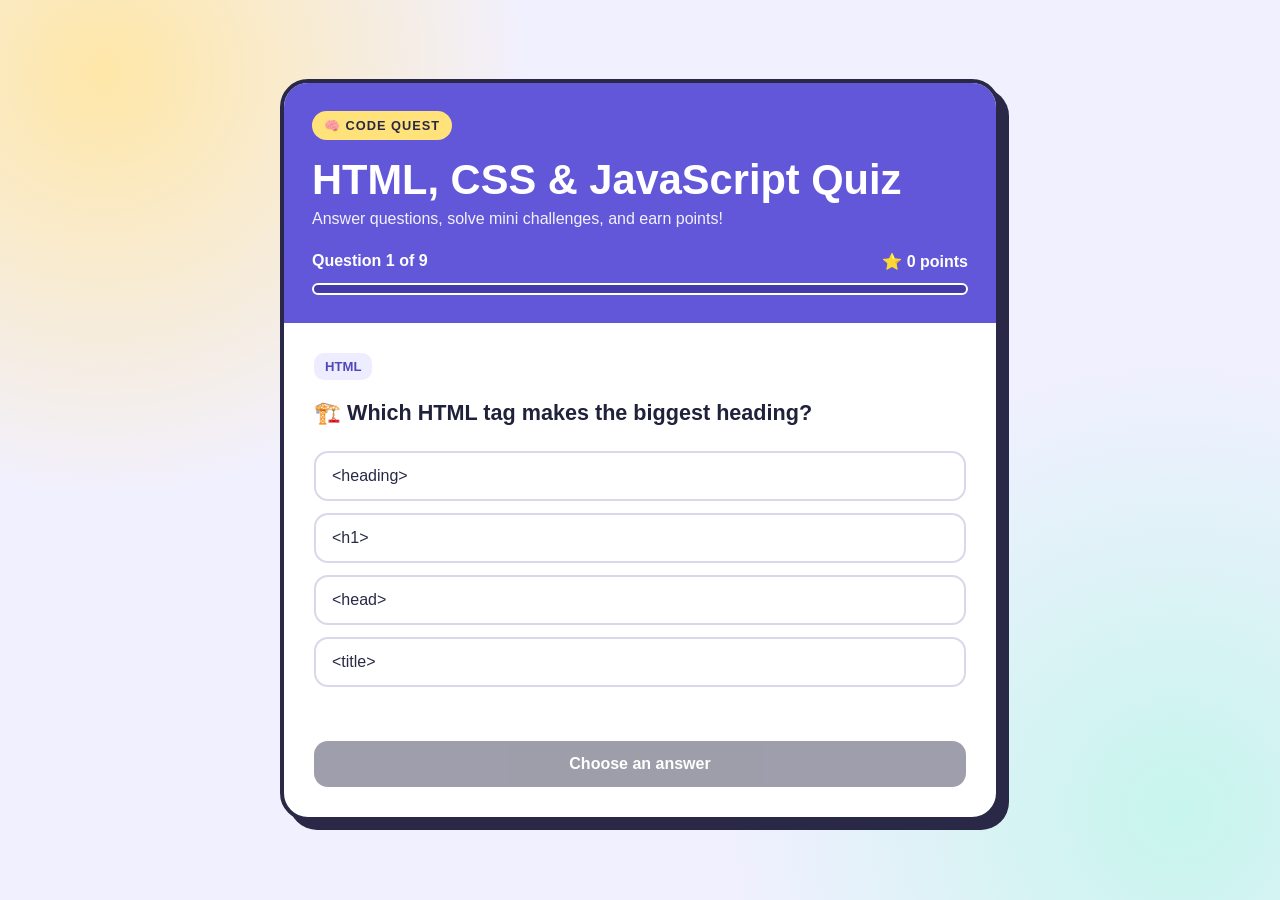
==== quiz.html @ fffa694f "Rename index.html to quiz.html" ====
<!DOCTYPE html>
<html lang="en">
<head>
  <meta charset="UTF-8">
  <meta name="viewport" content="width=device-width, initial-scale=1.0">
  <title>Code Quest | HTML, CSS & JavaScript</title>
  <style>
    * { box-sizing: border-box; }
    :root { color-scheme: light; }
    body {
      margin: 0; min-height: 100vh; padding: 24px; display: grid; place-items: center;
      font-family: "Trebuchet MS", Arial, sans-serif; color: #20213a;
      background: radial-gradient(circle at 8% 8%, #ffe7a8, transparent 30%),
                  radial-gradient(circle at 92% 90%, #c7f5ed, transparent 32%), #f1f0ff;
    }
    button, input { font: inherit; }
    .quiz { width: min(100%, 720px); overflow: hidden; border: 4px solid #292947;
      border-radius: 28px; background: #fff; box-shadow: 9px 9px 0 #292947; }
    header { padding: 28px; color: #fff; background: #6257d9; }
    .badge { display: inline-block; padding: 7px 12px; border-radius: 999px; color: #292947;
      background: #ffe27a; font-size: .8rem; font-weight: 900; letter-spacing: 1px; }
    h1 { margin: 16px 0 6px; font-size: clamp(1.8rem, 6vw, 2.6rem); }
    header p { margin: 0; opacity: .92; }
    .stats { display: flex; justify-content: space-between; gap: 12px; margin-top: 24px; font-weight: bold; }
    .track { height: 12px; margin-top: 12px; overflow: hidden; border: 2px solid #fff;
      border-radius: 99px; background: #443aa9; }
    #bar { width: 0; height: 100%; border-radius: 99px; background: #ffe27a; transition: width .3s; }
    main { padding: 30px; }
    .category { display: inline-block; margin-bottom: 10px; padding: 6px 11px; border-radius: 10px;
      color: #5147bc; background: #eeecff; font-size: .82rem; font-weight: bold; text-transform: uppercase; }
    h2 { margin: 8px 0 22px; font-size: 1.35rem; line-height: 1.4; }
    .answers { display: grid; gap: 12px; }
    .answer { width: 100%; padding: 14px 16px; border: 2px solid #d9d8eb; border-radius: 14px;
      color: #292947; background: #fff; text-align: left; cursor: pointer; transition: .15s; }
    .answer:hover:not(:disabled) { transform: translateY(-2px); border-color: #6257d9; background: #f6f5ff; }
    .answer:disabled { cursor: default; }
    .answer.correct { border-color: #24a875; background: #e5fff2; }
    .answer.wrong { border-color: #e45e68; background: #fff0f0; }
    .text-answer { width: 100%; padding: 14px 16px; border: 2px solid #d9d8eb; border-radius: 14px; }
    .feedback { min-height: 28px; margin: 16px 0 10px; font-weight: bold; }
    .good { color: #16835c; } .try { color: #c64750; }
    .action { width: 100%; padding: 14px; border: 0; border-radius: 14px; color: white;
      background: #292947; font-weight: bold; cursor: pointer; }
    .action:disabled { opacity: .45; cursor: not-allowed; }
    .action.purple { margin-top: 12px; background: #6257d9; }
    @media (max-width: 500px) { body { padding: 14px; } header, main { padding: 22px; } .stats { font-size: .9rem; } }
  </style>
</head>
<body>
  <div class="quiz">
    <header>
      <div class="badge">🧠 CODE QUEST</div>
      <h1>HTML, CSS &amp; JavaScript Quiz</h1>
      <p>Answer questions, solve mini challenges, and earn points!</p>
      <div class="stats"><span id="progress"></span><span id="score">⭐ 0 points</span></div>
      <div class="track"><div id="bar"></div></div>
    </header>
    <main>
      <div class="category" id="category"></div>
      <h2 id="question"></h2>
      <div class="answers" id="answers"></div>
      <div class="feedback" id="feedback" aria-live="polite"></div>
      <button class="action" id="next" disabled>Choose an answer</button>
    </main>
  </div>

  <script>
    const questions = [
      { category: "HTML", type: "choice", prompt: "🏗️ Which HTML tag makes the biggest heading?",
        options: ["<heading>", "<h1>", "<head>", "<title>"], answer: 1,
        hint: "The number 1 means the highest-level heading." },
      { category: "CSS", type: "choice", prompt: "🎨 Which CSS property changes text color?",
        options: ["font-style", "background-color", "color", "text-size"], answer: 2,
        hint: "This property is simply called color." },
      { category: "JavaScript", type: "choice", prompt: "🪄 What does 3 + 4 evaluate to in JavaScript?",
        options: ["34", "7", "An error", "Nothing"], answer: 1,
        hint: "The plus sign adds these two numbers." },
      { category: "HTML Challenge", type: "text", prompt: "⌨️ Fill in the blank: A clickable link uses the ____ tag.",
        answers: ["a", "<a>", "anchor", "a tag", "<a></a>"], hint: "It’s a single-letter tag." },
      { category: "CSS Challenge", type: "choice", prompt: "🕵️ Find the bug! Which line makes the page background purple?",
        options: ["body { background-color: purple; }", "body = background purple;", "body: purple background;", "<body color='purple'>"], answer: 0,
        hint: "CSS uses a selector, curly braces, and a property-value pair." },
      { category: "JavaScript", type: "choice", prompt: "🔁 Which keyword declares a variable you can change later?",
        options: ["let", "style", "html", "color"], answer: 0,
        hint: "This keyword has three letters." },
      { category: "JavaScript Challenge", type: "text", prompt: "🐛 What does console.log('Code' + '!') display?",
        answers: ["code!", "'code!'", '"code!"'], hint: "The plus sign joins the two text pieces." },
      { category: "HTML & CSS", type: "choice", prompt: "🧩 Which attribute points to the CSS file in a link tag?",
        options: ["src", "href", "class", "alt"], answer: 1,
        hint: "You’ll find it inside a link tag in the document head." },
      { category: "Final Challenge", type: "text", prompt: "🚀 What command writes a message to the browser console?",
        answers: ["console.log", "console.log()", "console.log('hi')", 'console.log("hi")'],
        hint: "Start with console, then a dot and the word log." }
    ];

    let index = 0;
    let points = 0;
    let locked = false;

    const $ = id => document.getElementById(id);
    const categoryEl = $("category");
    const questionEl = $("question");
    const answersEl = $("answers");
    const feedbackEl = $("feedback");
    const nextBtn = $("next");

    function renderQuestion() {
      locked = false;
      const item = questions[index];
      categoryEl.textContent = item.category;
      questionEl.textContent = item.prompt;
      $("progress").textContent = `Question ${index + 1} of ${questions.length}`;
      $("score").textContent = `⭐ ${points} points`;
      $("bar").style.width = `${(index / questions.length) * 100}%`;
      feedbackEl.textContent = "";
      feedbackEl.className = "feedback";
      answersEl.innerHTML = "";
      nextBtn.disabled = true;
      nextBtn.textContent = item.type === "text" ? "Check answer" : "Choose an answer";

      if (item.type === "choice") {
        item.options.forEach((option, optionIndex) => {
          const button = document.createElement("button");
          button.className = "answer";
          button.textContent = option;
          button.addEventListener("click", () => checkChoice(optionIndex, button));
          answersEl.appendChild(button);
        });
      } else {
        const input = document.createElement("input");
        input.className = "text-answer";
        input.placeholder = "Type your answer here...";
        input.setAttribute("aria-label", "Type your answer");
        answersEl.appendChild(input);
        nextBtn.addEventListener("click", checkText, { once: true });
        input.addEventListener("keydown", event => {
          if (event.key === "Enter" && !nextBtn.disabled) checkText();
        });
      }
    }

    function checkChoice(selected, selectedButton) {
      if (locked) return;
      locked = true;
      const item = questions[index];
      const buttons = answersEl.querySelectorAll(".answer");
      buttons.forEach((button, i) => {
        button.disabled = true;
        if (i === item.answer) button.classList.add("correct");
      });
      if (selected === item.answer) {
        points += 10;
        feedbackEl.textContent = "✅ Correct! You earned 10 points.";
        feedbackEl.classList.add("good");
      } else {
        selectedButton.classList.add("wrong");
        feedbackEl.textContent = `❌ Not quite. Hint: ${item.hint}`;
        feedbackEl.classList.add("try");
      }
      updateScore();
      nextBtn.disabled = false;
      nextBtn.textContent = index === questions.length - 1 ? "See my results" : "Next question";
    }

    function checkText() {
      if (locked) return;
      const item = questions[index];
      const input = answersEl.querySelector("input");
      const response = input.value.trim().toLowerCase();
      if (!response) {
        feedbackEl.textContent = "Type an answer first, then check it!";
        feedbackEl.classList.add("try");
        return;
      }
      locked = true;
      input.disabled = true;
      const correct = item.answers.includes(response);
      if (correct) {
        points += 10;
        feedbackEl.textContent = "🎉 Nice work! You earned 10 points.";
        feedbackEl.classList.add("good");
      } else {
        feedbackEl.textContent = `❌ One possible answer: ${item.answers[0]}. ${item.hint}`;
        feedbackEl.classList.add("try");
      }
      updateScore();
      nextBtn.disabled = false;
      nextBtn.textContent = index === questions.length - 1 ? "See my results" : "Next question";
      nextBtn.addEventListener("click", advance, { once: true });
    }

    function updateScore() { $("score").textContent = `⭐ ${points} points`; }

    function advance() {
      index++;
      if (index < questions.length) renderQuestion();
      else showResults();
    }

    function showResults() {
      $("bar").style.width = "100%";
      $("progress").textContent = "Quiz complete!";
      categoryEl.textContent = "Your results";
      answersEl.innerHTML = "";
      const message = points >= 80 ? "🏆 Coding superstar!" :
        points >= 50 ? "🎉 Great job—your coding skills are growing!" :
        "💪 Good try—keep practicing and play again!";
      questionEl.textContent = `${message} You scored ${points} out of 90.`;
      feedbackEl.textContent = "Challenge complete!";
      feedbackEl.className = "feedback good";
      nextBtn.textContent = "Play again";
      nextBtn.disabled = false;
      nextBtn.classList.add("purple");
      nextBtn.onclick = restart;
    }

    function restart() {
      index = 0;
      points = 0;
      nextBtn.classList.remove("purple");
      nextBtn.onclick = null;
      renderQuestion();
    }

    nextBtn.addEventListener("click", () => {
      if (locked && questions[index]?.type === "choice") advance();
    });

    renderQuestion();
  </script>
</body>
</html>
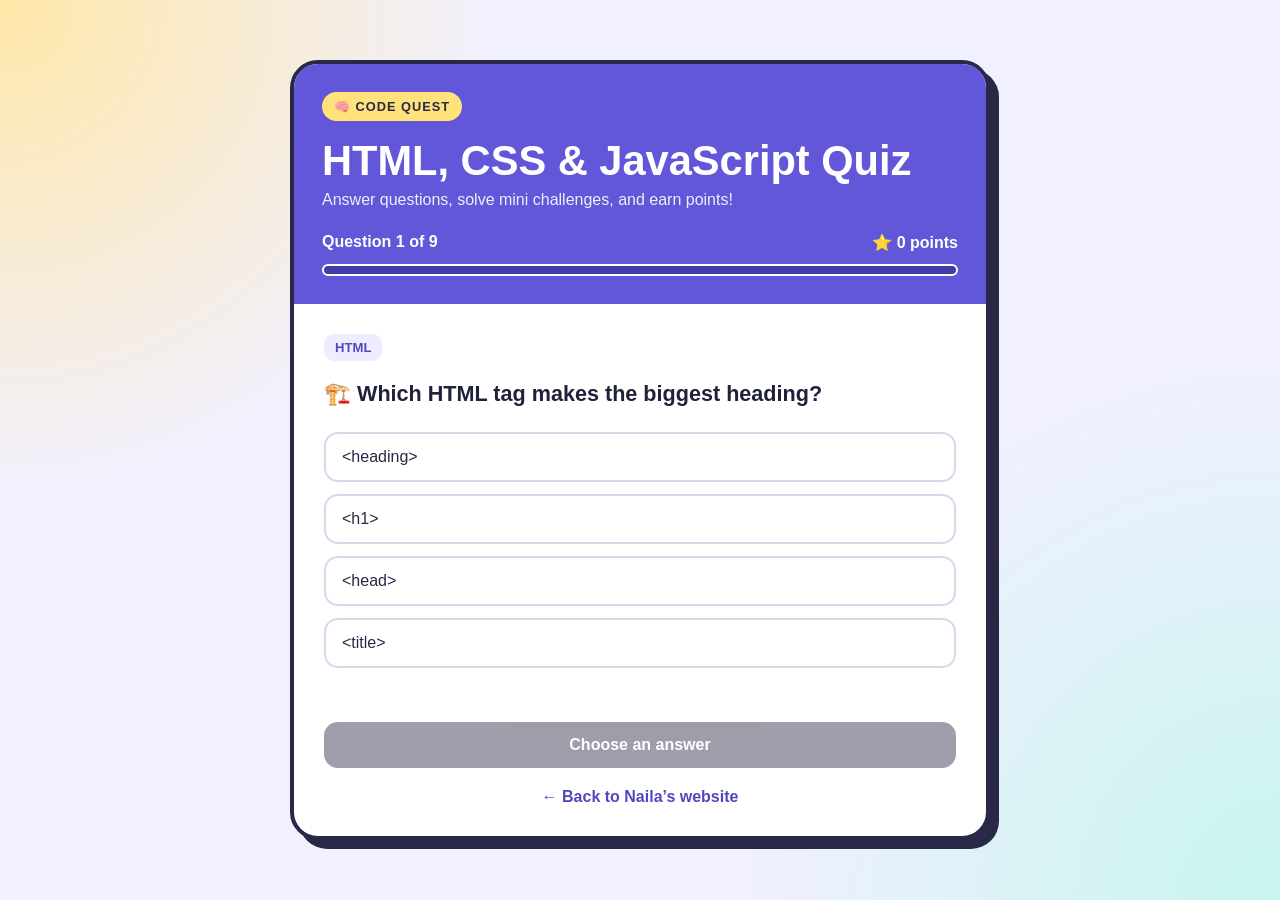
==== commit c661c0bc: "Update quiz.html" ====
--- a/quiz.html
+++ b/quiz.html
@@ -3,47 +3,153 @@
 <head>
   <meta charset="UTF-8">
   <meta name="viewport" content="width=device-width, initial-scale=1.0">
-  <title>Code Quest | HTML, CSS & JavaScript</title>
+  <meta name="theme-color" content="#070e20">
+  <title>Code Quest | Naila Sabahat</title>
   <style>
     * { box-sizing: border-box; }
-    :root { color-scheme: light; }
+
     body {
-      margin: 0; min-height: 100vh; padding: 24px; display: grid; place-items: center;
-      font-family: "Trebuchet MS", Arial, sans-serif; color: #20213a;
-      background: radial-gradient(circle at 8% 8%, #ffe7a8, transparent 30%),
-                  radial-gradient(circle at 92% 90%, #c7f5ed, transparent 32%), #f1f0ff;
-    }
-    button, input { font: inherit; }
-    .quiz { width: min(100%, 720px); overflow: hidden; border: 4px solid #292947;
-      border-radius: 28px; background: #fff; box-shadow: 9px 9px 0 #292947; }
-    header { padding: 28px; color: #fff; background: #6257d9; }
-    .badge { display: inline-block; padding: 7px 12px; border-radius: 999px; color: #292947;
-      background: #ffe27a; font-size: .8rem; font-weight: 900; letter-spacing: 1px; }
+      margin: 0;
+      min-height: 100vh;
+      padding: 24px;
+      display: grid;
+      place-items: center;
+      font-family: "Trebuchet MS", Arial, sans-serif;
+      color: #20213a;
+      background:
+        radial-gradient(circle at top left, #ffe7a8, transparent 32%),
+        radial-gradient(circle at bottom right, #c7f5ed, transparent 35%),
+        #f1f0ff;
+    }
+
+    .quiz {
+      width: min(100%, 700px);
+      overflow: hidden;
+      border: 4px solid #292947;
+      border-radius: 28px;
+      background: white;
+      box-shadow: 9px 9px 0 #292947;
+    }
+
+    header { padding: 28px; color: white; background: #6257d9; }
+
+    .badge {
+      display: inline-block;
+      padding: 7px 12px;
+      border-radius: 999px;
+      color: #292947;
+      background: #ffe27a;
+      font-size: .8rem;
+      font-weight: 900;
+      letter-spacing: 1px;
+    }
+
     h1 { margin: 16px 0 6px; font-size: clamp(1.8rem, 6vw, 2.6rem); }
-    header p { margin: 0; opacity: .92; }
-    .stats { display: flex; justify-content: space-between; gap: 12px; margin-top: 24px; font-weight: bold; }
-    .track { height: 12px; margin-top: 12px; overflow: hidden; border: 2px solid #fff;
-      border-radius: 99px; background: #443aa9; }
-    #bar { width: 0; height: 100%; border-radius: 99px; background: #ffe27a; transition: width .3s; }
+    header p { margin: 0; opacity: .9; }
+
+    .stats {
+      display: flex;
+      justify-content: space-between;
+      gap: 12px;
+      margin-top: 24px;
+      font-weight: bold;
+    }
+
+    .track {
+      height: 12px;
+      margin-top: 12px;
+      overflow: hidden;
+      border: 2px solid white;
+      border-radius: 99px;
+      background: #443aa9;
+    }
+
+    #bar {
+      width: 0;
+      height: 100%;
+      border-radius: 99px;
+      background: #ffe27a;
+      transition: width .3s ease;
+    }
+
     main { padding: 30px; }
-    .category { display: inline-block; margin-bottom: 10px; padding: 6px 11px; border-radius: 10px;
-      color: #5147bc; background: #eeecff; font-size: .82rem; font-weight: bold; text-transform: uppercase; }
+
+    .category {
+      display: inline-block;
+      margin-bottom: 10px;
+      padding: 6px 11px;
+      border-radius: 10px;
+      color: #5147bc;
+      background: #eeecff;
+      font-size: .82rem;
+      font-weight: bold;
+      text-transform: uppercase;
+    }
+
     h2 { margin: 8px 0 22px; font-size: 1.35rem; line-height: 1.4; }
     .answers { display: grid; gap: 12px; }
-    .answer { width: 100%; padding: 14px 16px; border: 2px solid #d9d8eb; border-radius: 14px;
-      color: #292947; background: #fff; text-align: left; cursor: pointer; transition: .15s; }
-    .answer:hover:not(:disabled) { transform: translateY(-2px); border-color: #6257d9; background: #f6f5ff; }
+
+    button, input { font: inherit; }
+
+    .answer, .text-answer {
+      width: 100%;
+      padding: 14px 16px;
+      border: 2px solid #d9d8eb;
+      border-radius: 14px;
+    }
+
+    .answer {
+      color: #292947;
+      background: white;
+      text-align: left;
+      cursor: pointer;
+      transition: transform .15s, border-color .15s, background .15s;
+    }
+
+    .answer:hover:not(:disabled) {
+      transform: translateY(-2px);
+      border-color: #6257d9;
+      background: #f6f5ff;
+    }
+
     .answer:disabled { cursor: default; }
     .answer.correct { border-color: #24a875; background: #e5fff2; }
     .answer.wrong { border-color: #e45e68; background: #fff0f0; }
-    .text-answer { width: 100%; padding: 14px 16px; border: 2px solid #d9d8eb; border-radius: 14px; }
+
     .feedback { min-height: 28px; margin: 16px 0 10px; font-weight: bold; }
-    .good { color: #16835c; } .try { color: #c64750; }
-    .action { width: 100%; padding: 14px; border: 0; border-radius: 14px; color: white;
-      background: #292947; font-weight: bold; cursor: pointer; }
+    .good { color: #16835c; }
+    .try { color: #c64750; }
+
+    .action {
+      width: 100%;
+      padding: 14px;
+      border: 0;
+      border-radius: 14px;
+      color: white;
+      background: #292947;
+      font-weight: bold;
+      cursor: pointer;
+    }
+
     .action:disabled { opacity: .45; cursor: not-allowed; }
     .action.purple { margin-top: 12px; background: #6257d9; }
-    @media (max-width: 500px) { body { padding: 14px; } header, main { padding: 22px; } .stats { font-size: .9rem; } }
+
+    .home-link {
+      display: block;
+      margin-top: 20px;
+      color: #5147bc;
+      font-weight: bold;
+      text-align: center;
+      text-decoration: none;
+    }
+
+    .home-link:hover { text-decoration: underline; }
+
+    @media (max-width: 500px) {
+      body { padding: 14px; }
+      header, main { padding: 22px; }
+      .stats { font-size: .9rem; }
+    }
   </style>
 </head>
 <body>
@@ -52,71 +158,128 @@
       <div class="badge">🧠 CODE QUEST</div>
       <h1>HTML, CSS &amp; JavaScript Quiz</h1>
       <p>Answer questions, solve mini challenges, and earn points!</p>
-      <div class="stats"><span id="progress"></span><span id="score">⭐ 0 points</span></div>
+      <div class="stats">
+        <span id="progress"></span>
+        <span id="score">⭐ 0 points</span>
+      </div>
       <div class="track"><div id="bar"></div></div>
     </header>
+
     <main>
       <div class="category" id="category"></div>
       <h2 id="question"></h2>
       <div class="answers" id="answers"></div>
       <div class="feedback" id="feedback" aria-live="polite"></div>
       <button class="action" id="next" disabled>Choose an answer</button>
+      <a class="home-link" href="index.html">← Back to Naila’s website</a>
     </main>
   </div>
 
   <script>
     const questions = [
-      { category: "HTML", type: "choice", prompt: "🏗️ Which HTML tag makes the biggest heading?",
-        options: ["<heading>", "<h1>", "<head>", "<title>"], answer: 1,
-        hint: "The number 1 means the highest-level heading." },
-      { category: "CSS", type: "choice", prompt: "🎨 Which CSS property changes text color?",
-        options: ["font-style", "background-color", "color", "text-size"], answer: 2,
-        hint: "This property is simply called color." },
-      { category: "JavaScript", type: "choice", prompt: "🪄 What does 3 + 4 evaluate to in JavaScript?",
-        options: ["34", "7", "An error", "Nothing"], answer: 1,
-        hint: "The plus sign adds these two numbers." },
-      { category: "HTML Challenge", type: "text", prompt: "⌨️ Fill in the blank: A clickable link uses the ____ tag.",
-        answers: ["a", "<a>", "anchor", "a tag", "<a></a>"], hint: "It’s a single-letter tag." },
-      { category: "CSS Challenge", type: "choice", prompt: "🕵️ Find the bug! Which line makes the page background purple?",
-        options: ["body { background-color: purple; }", "body = background purple;", "body: purple background;", "<body color='purple'>"], answer: 0,
-        hint: "CSS uses a selector, curly braces, and a property-value pair." },
-      { category: "JavaScript", type: "choice", prompt: "🔁 Which keyword declares a variable you can change later?",
-        options: ["let", "style", "html", "color"], answer: 0,
-        hint: "This keyword has three letters." },
-      { category: "JavaScript Challenge", type: "text", prompt: "🐛 What does console.log('Code' + '!') display?",
-        answers: ["code!", "'code!'", '"code!"'], hint: "The plus sign joins the two text pieces." },
-      { category: "HTML & CSS", type: "choice", prompt: "🧩 Which attribute points to the CSS file in a link tag?",
-        options: ["src", "href", "class", "alt"], answer: 1,
-        hint: "You’ll find it inside a link tag in the document head." },
-      { category: "Final Challenge", type: "text", prompt: "🚀 What command writes a message to the browser console?",
+      {
+        category: "HTML",
+        type: "choice",
+        prompt: "🏗️ Which HTML tag makes the biggest heading?",
+        options: ["<heading>", "<h1>", "<head>", "<title>"],
+        answer: 1,
+        hint: "The number 1 means the highest-level heading."
+      },
+      {
+        category: "CSS",
+        type: "choice",
+        prompt: "🎨 Which CSS property changes text color?",
+        options: ["font-style", "background-color", "color", "text-size"],
+        answer: 2,
+        hint: "This property is simply called color."
+      },
+      {
+        category: "JavaScript",
+        type: "choice",
+        prompt: "🪄 What does 3 + 4 evaluate to in JavaScript?",
+        options: ["34", "7", "An error", "Nothing"],
+        answer: 1,
+        hint: "The plus sign adds these two numbers."
+      },
+      {
+        category: "HTML Challenge",
+        type: "text",
+        prompt: "⌨️ Fill in the blank: A clickable link uses the ____ tag.",
+        answers: ["a", "<a>", "anchor", "a tag", "<a></a>"],
+        hint: "It’s a single-letter tag."
+      },
+      {
+        category: "CSS Challenge",
+        type: "choice",
+        prompt: "🕵️ Find the bug! Which line makes the page background purple?",
+        options: [
+          "body { background-color: purple; }",
+          "body = background purple;",
+          "body: purple background;",
+          "<body color='purple'>"
+        ],
+        answer: 0,
+        hint: "CSS uses a selector, curly braces, and a property-value pair."
+      },
+      {
+        category: "JavaScript",
+        type: "choice",
+        prompt: "🔁 Which keyword declares a variable you can change later?",
+        options: ["let", "style", "html", "color"],
+        answer: 0,
+        hint: "This keyword has three letters."
+      },
+      {
+        category: "JavaScript Challenge",
+        type: "text",
+        prompt: "🐛 What does console.log('Code' + '!') display?",
+        answers: ["code!", "'code!'", '"code!"'],
+        hint: "The plus sign joins the two text pieces."
+      },
+      {
+        category: "HTML & CSS",
+        type: "choice",
+        prompt: "🧩 Which attribute points to the CSS file in a link tag?",
+        options: ["src", "href", "class", "alt"],
+        answer: 1,
+        hint: "You’ll find it inside a link tag in the document head."
+      },
+      {
+        category: "Final Challenge",
+        type: "text",
+        prompt: "🚀 What command writes a message to the browser console?",
         answers: ["console.log", "console.log()", "console.log('hi')", 'console.log("hi")'],
-        hint: "Start with console, then a dot and the word log." }
+        hint: "Start with console, then a dot and the word log."
+      }
     ];
 
-    let index = 0;
+    let questionIndex = 0;
     let points = 0;
     let locked = false;
+    let phase = "answer";
 
     const $ = id => document.getElementById(id);
     const categoryEl = $("category");
     const questionEl = $("question");
     const answersEl = $("answers");
     const feedbackEl = $("feedback");
-    const nextBtn = $("next");
+    const nextButton = $("next");
 
     function renderQuestion() {
       locked = false;
-      const item = questions[index];
+      phase = "answer";
+
+      const item = questions[questionIndex];
       categoryEl.textContent = item.category;
       questionEl.textContent = item.prompt;
-      $("progress").textContent = `Question ${index + 1} of ${questions.length}`;
+      $("progress").textContent = `Question ${questionIndex + 1} of ${questions.length}`;
       $("score").textContent = `⭐ ${points} points`;
-      $("bar").style.width = `${(index / questions.length) * 100}%`;
+      $("bar").style.width = `${(questionIndex / questions.length) * 100}%`;
       feedbackEl.textContent = "";
       feedbackEl.className = "feedback";
       answersEl.innerHTML = "";
-      nextBtn.disabled = true;
-      nextBtn.textContent = item.type === "text" ? "Check answer" : "Choose an answer";
+      nextButton.disabled = item.type === "choice";
+      nextButton.textContent = item.type === "text" ? "Check answer" : "Choose an answer";
 
       if (item.type === "choice") {
         item.options.forEach((option, optionIndex) => {
@@ -132,23 +295,31 @@
         input.placeholder = "Type your answer here...";
         input.setAttribute("aria-label", "Type your answer");
         answersEl.appendChild(input);
-        nextBtn.addEventListener("click", checkText, { once: true });
+        input.addEventListener("input", () => {
+          nextButton.disabled = input.value.trim() === "";
+        });
         input.addEventListener("keydown", event => {
-          if (event.key === "Enter" && !nextBtn.disabled) checkText();
+          if (event.key === "Enter" && !nextButton.disabled) {
+            handleNext();
+          }
         });
-      }
-    }
-
-    function checkChoice(selected, selectedButton) {
+        input.focus();
+      }
+    }
+
+    function checkChoice(selectedIndex, selectedButton) {
       if (locked) return;
       locked = true;
-      const item = questions[index];
+
+      const item = questions[questionIndex];
       const buttons = answersEl.querySelectorAll(".answer");
-      buttons.forEach((button, i) => {
+
+      buttons.forEach((button, index) => {
         button.disabled = true;
-        if (i === item.answer) button.classList.add("correct");
+        if (index === item.answer) button.classList.add("correct");
       });
-      if (selected === item.answer) {
+
+      if (selectedIndex === item.answer) {
         points += 10;
         feedbackEl.textContent = "✅ Correct! You earned 10 points.";
         feedbackEl.classList.add("good");
@@ -157,75 +328,100 @@
         feedbackEl.textContent = `❌ Not quite. Hint: ${item.hint}`;
         feedbackEl.classList.add("try");
       }
+
+      phase = "next";
       updateScore();
-      nextBtn.disabled = false;
-      nextBtn.textContent = index === questions.length - 1 ? "See my results" : "Next question";
-    }
-
-    function checkText() {
+      nextButton.disabled = false;
+      nextButton.textContent = questionIndex === questions.length - 1
+        ? "See my results"
+        : "Next question";
+    }
+
+    function checkTextAnswer() {
       if (locked) return;
-      const item = questions[index];
+
+      const item = questions[questionIndex];
       const input = answersEl.querySelector("input");
       const response = input.value.trim().toLowerCase();
+
       if (!response) {
-        feedbackEl.textContent = "Type an answer first, then check it!";
-        feedbackEl.classList.add("try");
+        feedbackEl.textContent = "Type an answer first!";
+        feedbackEl.className = "feedback try";
         return;
       }
+
       locked = true;
       input.disabled = true;
-      const correct = item.answers.includes(response);
-      if (correct) {
+
+      if (item.answers.includes(response)) {
         points += 10;
         feedbackEl.textContent = "🎉 Nice work! You earned 10 points.";
-        feedbackEl.classList.add("good");
+        feedbackEl.className = "feedback good";
       } else {
-        feedbackEl.textContent = `❌ One possible answer: ${item.answers[0]}. ${item.hint}`;
-        feedbackEl.classList.add("try");
-      }
+        feedbackEl.textContent = `❌ One possible answer is "${item.answers[0]}". ${item.hint}`;
+        feedbackEl.className = "feedback try";
+      }
+
+      phase = "next";
       updateScore();
-      nextBtn.disabled = false;
-      nextBtn.textContent = index === questions.length - 1 ? "See my results" : "Next question";
-      nextBtn.addEventListener("click", advance, { once: true });
-    }
-
-    function updateScore() { $("score").textContent = `⭐ ${points} points`; }
-
-    function advance() {
-      index++;
-      if (index < questions.length) renderQuestion();
-      else showResults();
+      nextButton.disabled = false;
+      nextButton.textContent = questionIndex === questions.length - 1
+        ? "See my results"
+        : "Next question";
+    }
+
+    function updateScore() {
+      $("score").textContent = `⭐ ${points} points`;
+    }
+
+    function handleNext() {
+      if (phase === "answer") {
+        if (questions[questionIndex].type === "text") checkTextAnswer();
+        return;
+      }
+
+      if (phase === "restart") {
+        questionIndex = 0;
+        points = 0;
+        nextButton.classList.remove("purple");
+        renderQuestion();
+        return;
+      }
+
+      questionIndex++;
+
+      if (questionIndex < questions.length) {
+        renderQuestion();
+      } else {
+        showResults();
+      }
     }
 
     function showResults() {
+      phase = "restart";
       $("bar").style.width = "100%";
       $("progress").textContent = "Quiz complete!";
       categoryEl.textContent = "Your results";
       answersEl.innerHTML = "";
-      const message = points >= 80 ? "🏆 Coding superstar!" :
-        points >= 50 ? "🎉 Great job—your coding skills are growing!" :
-        "💪 Good try—keep practicing and play again!";
+
+      let message;
+      if (points >= 80) {
+        message = "🏆 Coding superstar!";
+      } else if (points >= 50) {
+        message = "🎉 Great job—your coding skills are growing!";
+      } else {
+        message = "💪 Good try—keep practicing and play again!";
+      }
+
       questionEl.textContent = `${message} You scored ${points} out of 90.`;
       feedbackEl.textContent = "Challenge complete!";
       feedbackEl.className = "feedback good";
-      nextBtn.textContent = "Play again";
-      nextBtn.disabled = false;
-      nextBtn.classList.add("purple");
-      nextBtn.onclick = restart;
-    }
-
-    function restart() {
-      index = 0;
-      points = 0;
-      nextBtn.classList.remove("purple");
-      nextBtn.onclick = null;
-      renderQuestion();
-    }
-
-    nextBtn.addEventListener("click", () => {
-      if (locked && questions[index]?.type === "choice") advance();
-    });
-
+      nextButton.textContent = "Play again";
+      nextButton.disabled = false;
+      nextButton.classList.add("purple");
+    }
+
+    nextButton.addEventListener("click", handleNext);
     renderQuestion();
   </script>
 </body>
